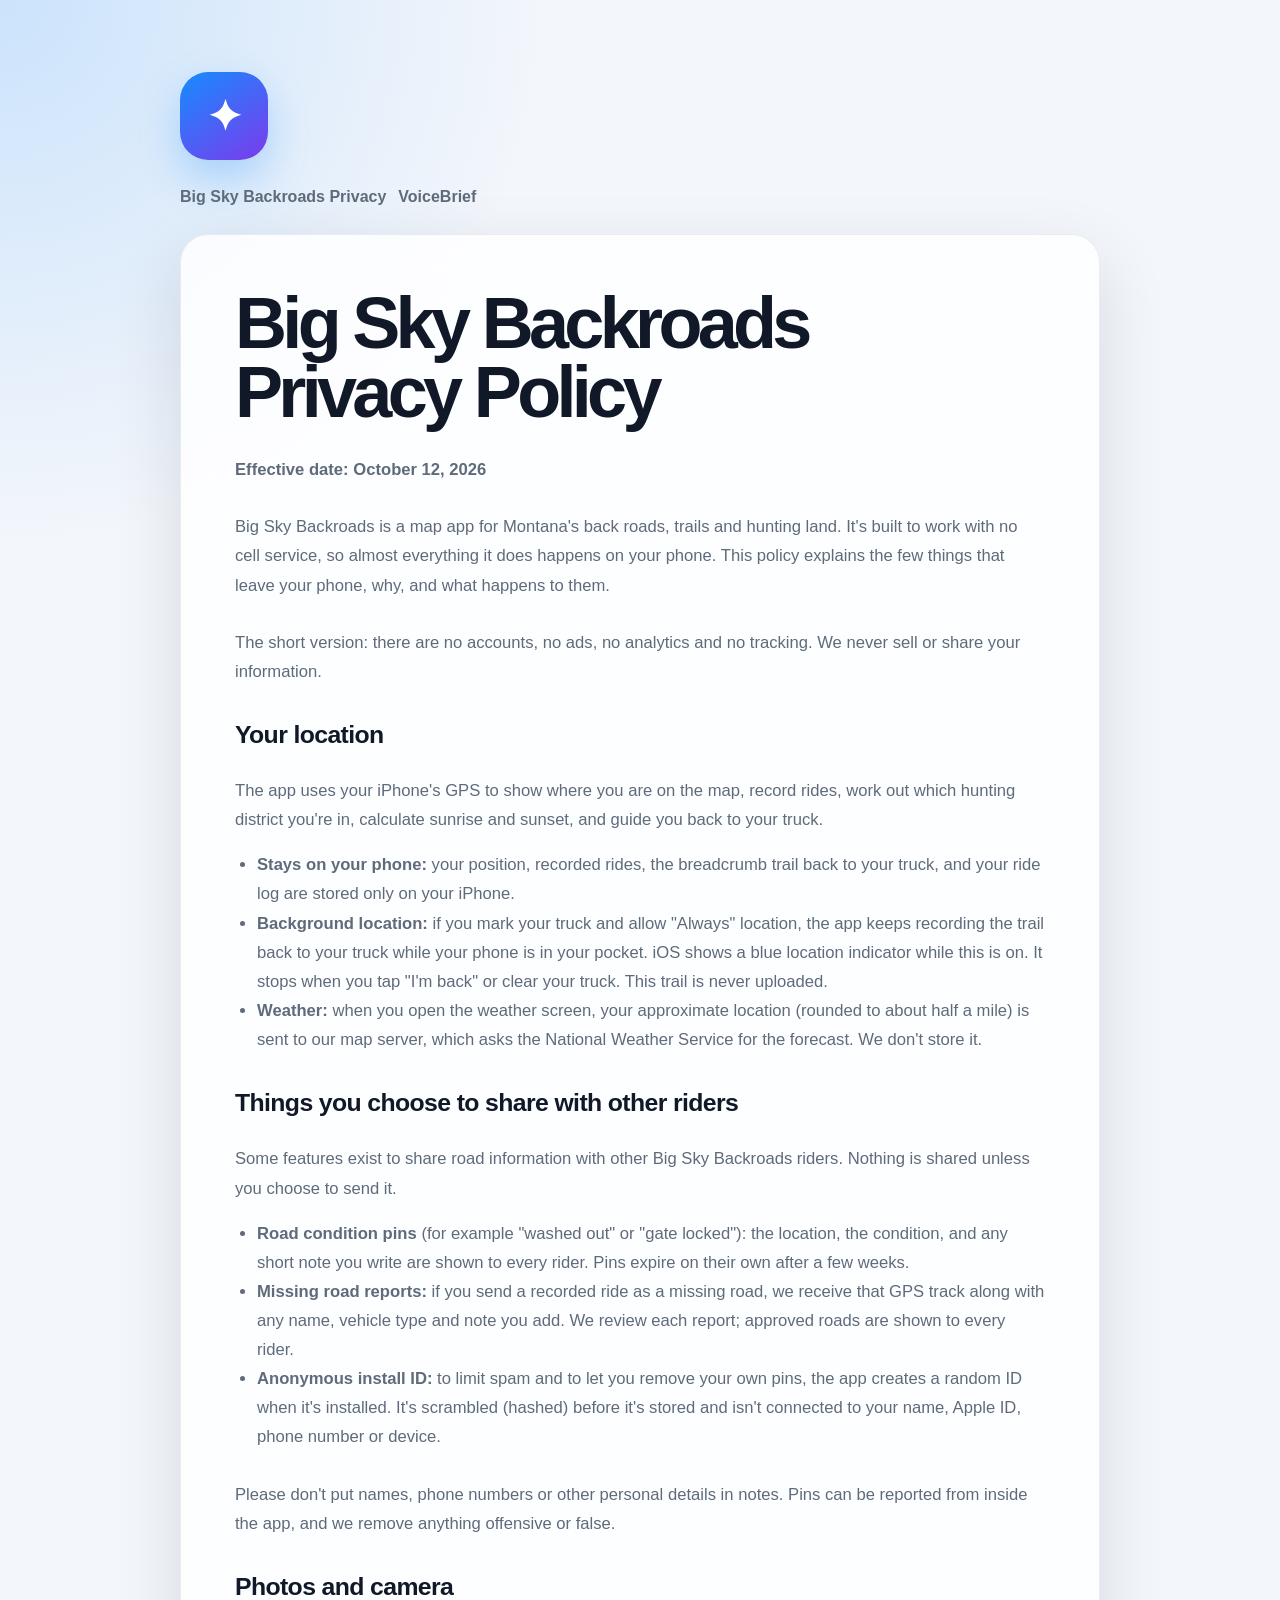
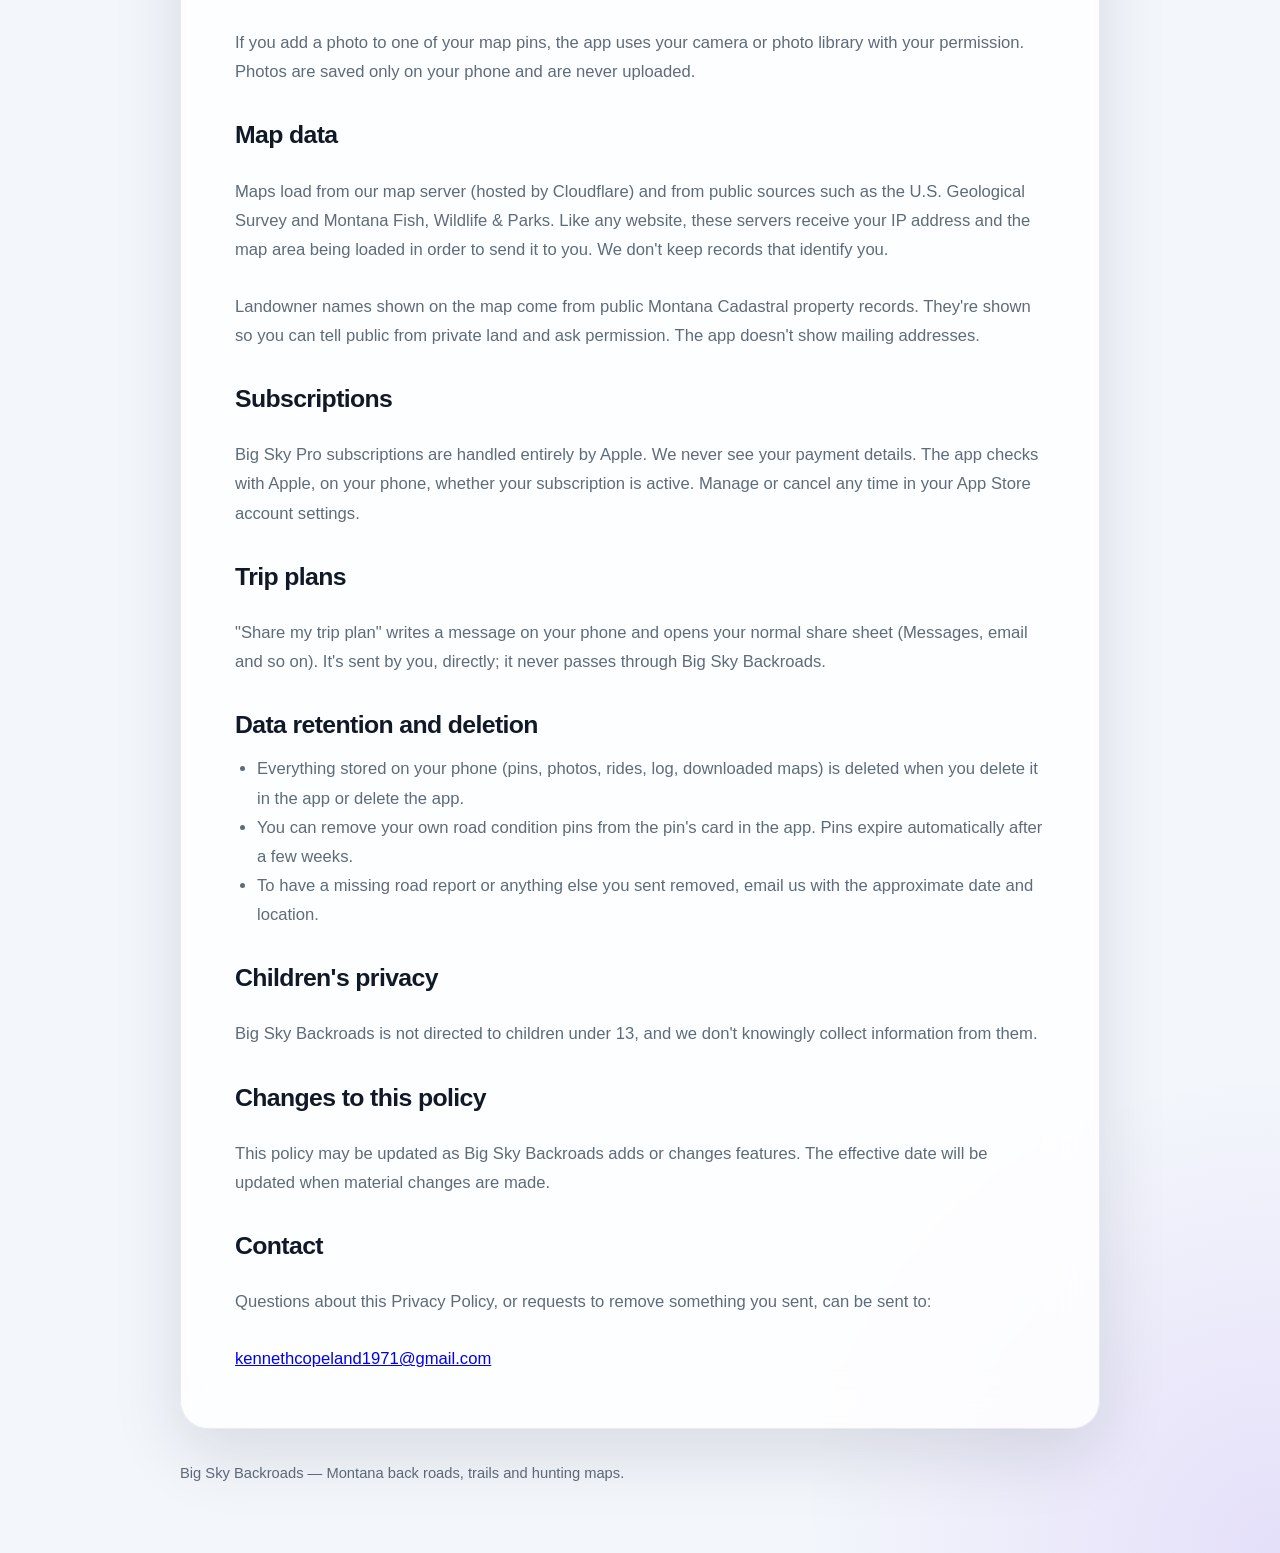
==== bigsky-privacy.html @ f9662249 "Add Big Sky Backroads privacy policy page Co-Authored-By: Claude Opus 5.5 <noreply@anthropic.com> Cl" ====
<!DOCTYPE html>
<html lang="en">
<head>
    <meta charset="UTF-8">
    <meta name="viewport" content="width=device-width, initial-scale=1.0">
    <title>Big Sky Backroads Privacy Policy</title>
    <meta
        name="description"
        content="Privacy Policy for Big Sky Backroads, the Montana off-road, back roads and hunting map app for iPhone."
    >
    <link rel="stylesheet" href="style.css">
</head>

<body>

<main class="container policy-page">
    <nav class="site-nav" aria-label="Primary navigation">
        <a href="bigsky-privacy.html">Big Sky Backroads Privacy</a>
        <a href="index.html">VoiceBrief</a>
    </nav>

    <article class="policy-card">
        <h1>Big Sky Backroads Privacy Policy</h1>

        <p>
            <strong>Effective date: October 12, 2026</strong>
        </p>

        <p>
            Big Sky Backroads is a map app for Montana's back roads, trails and
            hunting land. It's built to work with no cell service, so almost
            everything it does happens on your phone. This policy explains the
            few things that leave your phone, why, and what happens to them.
        </p>

        <p>
            The short version: there are no accounts, no ads, no analytics and
            no tracking. We never sell or share your information.
        </p>

        <h2>Your location</h2>

        <p>
            The app uses your iPhone's GPS to show where you are on the map,
            record rides, work out which hunting district you're in, calculate
            sunrise and sunset, and guide you back to your truck.
        </p>

        <ul>
            <li>
                <strong>Stays on your phone:</strong> your position, recorded
                rides, the breadcrumb trail back to your truck, and your ride
                log are stored only on your iPhone.
            </li>
            <li>
                <strong>Background location:</strong> if you mark your truck
                and allow "Always" location, the app keeps recording the trail
                back to your truck while your phone is in your pocket. iOS
                shows a blue location indicator while this is on. It stops when
                you tap "I'm back" or clear your truck. This trail is never
                uploaded.
            </li>
            <li>
                <strong>Weather:</strong> when you open the weather screen,
                your approximate location (rounded to about half a mile) is
                sent to our map server, which asks the National Weather Service
                for the forecast. We don't store it.
            </li>
        </ul>

        <h2>Things you choose to share with other riders</h2>

        <p>
            Some features exist to share road information with other Big Sky
            Backroads riders. Nothing is shared unless you choose to send it.
        </p>

        <ul>
            <li>
                <strong>Road condition pins</strong> (for example "washed out"
                or "gate locked"): the location, the condition, and any short
                note you write are shown to every rider. Pins expire on their
                own after a few weeks.
            </li>
            <li>
                <strong>Missing road reports:</strong> if you send a recorded
                ride as a missing road, we receive that GPS track along with
                any name, vehicle type and note you add. We review each report;
                approved roads are shown to every rider.
            </li>
            <li>
                <strong>Anonymous install ID:</strong> to limit spam and to let
                you remove your own pins, the app creates a random ID when it's
                installed. It's scrambled (hashed) before it's stored and isn't
                connected to your name, Apple ID, phone number or device.
            </li>
        </ul>

        <p>
            Please don't put names, phone numbers or other personal details in
            notes. Pins can be reported from inside the app, and we remove
            anything offensive or false.
        </p>

        <h2>Photos and camera</h2>

        <p>
            If you add a photo to one of your map pins, the app uses your
            camera or photo library with your permission. Photos are saved only
            on your phone and are never uploaded.
        </p>

        <h2>Map data</h2>

        <p>
            Maps load from our map server (hosted by Cloudflare) and from
            public sources such as the U.S. Geological Survey and Montana Fish,
            Wildlife &amp; Parks. Like any website, these servers receive your
            IP address and the map area being loaded in order to send it to
            you. We don't keep records that identify you.
        </p>

        <p>
            Landowner names shown on the map come from public Montana Cadastral
            property records. They're shown so you can tell public from private
            land and ask permission. The app doesn't show mailing addresses.
        </p>

        <h2>Subscriptions</h2>

        <p>
            Big Sky Pro subscriptions are handled entirely by Apple. We never
            see your payment details. The app checks with Apple, on your phone,
            whether your subscription is active. Manage or cancel any time in
            your App Store account settings.
        </p>

        <h2>Trip plans</h2>

        <p>
            "Share my trip plan" writes a message on your phone and opens your
            normal share sheet (Messages, email and so on). It's sent by you,
            directly; it never passes through Big Sky Backroads.
        </p>

        <h2>Data retention and deletion</h2>

        <ul>
            <li>
                Everything stored on your phone (pins, photos, rides, log,
                downloaded maps) is deleted when you delete it in the app or
                delete the app.
            </li>
            <li>
                You can remove your own road condition pins from the pin's card
                in the app. Pins expire automatically after a few weeks.
            </li>
            <li>
                To have a missing road report or anything else you sent
                removed, email us with the approximate date and location.
            </li>
        </ul>

        <h2>Children's privacy</h2>

        <p>
            Big Sky Backroads is not directed to children under 13, and we
            don't knowingly collect information from them.
        </p>

        <h2>Changes to this policy</h2>

        <p>
            This policy may be updated as Big Sky Backroads adds or changes
            features. The effective date will be updated when material changes
            are made.
        </p>

        <h2>Contact</h2>

        <p>
            Questions about this Privacy Policy, or requests to remove
            something you sent, can be sent to:
        </p>

        <p>
            <a href="mailto:kennethcopeland1971@gmail.com">
                kennethcopeland1971@gmail.com
            </a>
        </p>
    </article>

    <footer class="footer">
        Big Sky Backroads — Montana back roads, trails and hunting maps.
    </footer>
</main>

</body>
</html>
---- style.css ----
:root {
    color-scheme: light dark;

    --background: #f3f6fb;
    --surface: rgba(255, 255, 255, 0.82);
    --surface-strong: #ffffff;
    --text: #111827;
    --muted: #5f6b7a;
    --primary: #168cff;
    --primary-dark: #086fd6;
    --border: rgba(15, 23, 42, 0.08);
    --shadow: 0 24px 70px rgba(15, 23, 42, 0.12);
}

* {
    box-sizing: border-box;
}

html {
    scroll-behavior: smooth;
}

body {
    margin: 0;
    min-height: 100vh;
    font-family: -apple-system, BlinkMacSystemFont, "Segoe UI", sans-serif;
    color: var(--text);
    background:
        radial-gradient(circle at top left, rgba(22, 140, 255, 0.18), transparent 34rem),
        radial-gradient(circle at bottom right, rgba(124, 58, 237, 0.12), transparent 30rem),
        var(--background);
}

.container {
    width: min(920px, calc(100% - 32px));
    min-height: 100vh;
    margin: 0 auto;
    padding: 72px 0;
    display: flex;
    flex-direction: column;
    justify-content: center;
}

.container::before {
    content: "✦";
    display: grid;
    place-items: center;
    width: 88px;
    height: 88px;
    margin-bottom: 28px;
    border-radius: 28px;
    color: white;
    font-size: 42px;
    font-weight: 700;
    background: linear-gradient(145deg, var(--primary), #7c3aed);
    box-shadow: 0 18px 40px rgba(22, 140, 255, 0.28);
}

h1 {
    margin: 0 0 18px;
    font-size: clamp(3rem, 8vw, 6.3rem);
    line-height: 0.96;
    letter-spacing: -0.065em;
}

h2 {
    max-width: 780px;
    margin: 0;
    font-size: clamp(2rem, 5vw, 4.25rem);
    line-height: 1.06;
    letter-spacing: -0.045em;
}

h2 br + * {
    color: var(--primary);
}

p {
    max-width: 680px;
    margin: 28px 0 0;
    font-size: clamp(1.1rem, 2vw, 1.35rem);
    line-height: 1.7;
    color: var(--muted);
}

.buttons {
    display: flex;
    flex-wrap: wrap;
    gap: 14px;
    margin-top: 38px;
}

.buttons a {
    display: inline-flex;
    align-items: center;
    justify-content: center;
    min-height: 54px;
    padding: 0 22px;
    border: 1px solid var(--border);
    border-radius: 16px;
    color: var(--text);
    background: var(--surface);
    box-shadow: 0 10px 30px rgba(15, 23, 42, 0.06);
    text-decoration: none;
    font-size: 1rem;
    font-weight: 700;
    backdrop-filter: blur(20px);
    -webkit-backdrop-filter: blur(20px);
    transition:
        transform 160ms ease,
        box-shadow 160ms ease,
        background 160ms ease;
}

.buttons a:first-child {
    color: white;
    border-color: transparent;
    background: linear-gradient(145deg, var(--primary), var(--primary-dark));
}

.buttons a:hover {
    transform: translateY(-2px);
    box-shadow: 0 16px 34px rgba(15, 23, 42, 0.12);
}

.buttons a:active {
    transform: translateY(0);
}

.policy-page {
    justify-content: flex-start;
}

.policy-card {
    padding: clamp(24px, 5vw, 54px);
    border: 1px solid var(--border);
    border-radius: 28px;
    background: var(--surface);
    box-shadow: var(--shadow);
    backdrop-filter: blur(24px);
    -webkit-backdrop-filter: blur(24px);
}

.policy-card h1 {
    font-size: clamp(2.4rem, 6vw, 4.5rem);
}

.policy-card h2 {
    margin-top: 36px;
    font-size: 1.55rem;
    letter-spacing: -0.025em;
}

.policy-card p,
.policy-card li {
    max-width: none;
    font-size: 1.04rem;
    line-height: 1.75;
    color: var(--muted);
}

.policy-card ul {
    padding-left: 22px;
}

.site-nav {
    display: flex;
    flex-wrap: wrap;
    gap: 12px;
    margin-bottom: 28px;
}

.site-nav a {
    color: var(--muted);
    text-decoration: none;
    font-weight: 700;
}

.site-nav a:hover {
    color: var(--primary);
}

.footer {
    margin-top: 36px;
    color: var(--muted);
    font-size: 0.92rem;
}

@media (max-width: 640px) {
    .container {
        padding: 42px 0;
    }

    .container::before {
        width: 72px;
        height: 72px;
        border-radius: 22px;
        font-size: 34px;
    }

    .buttons {
        flex-direction: column;
    }

    .buttons a {
        width: 100%;
    }
}

@media (prefers-color-scheme: dark) {
    :root {
        --background: #090b10;
        --surface: rgba(29, 32, 40, 0.78);
        --surface-strong: #1d2028;
        --text: #f7f8fa;
        --muted: #a7afbd;
        --border: rgba(255, 255, 255, 0.08);
        --shadow: 0 24px 70px rgba(0, 0, 0, 0.4);
    }

    body {
        background:
            radial-gradient(circle at top left, rgba(22, 140, 255, 0.18), transparent 34rem),
            radial-gradient(circle at bottom right, rgba(124, 58, 237, 0.14), transparent 30rem),
            var(--background);
    }
}
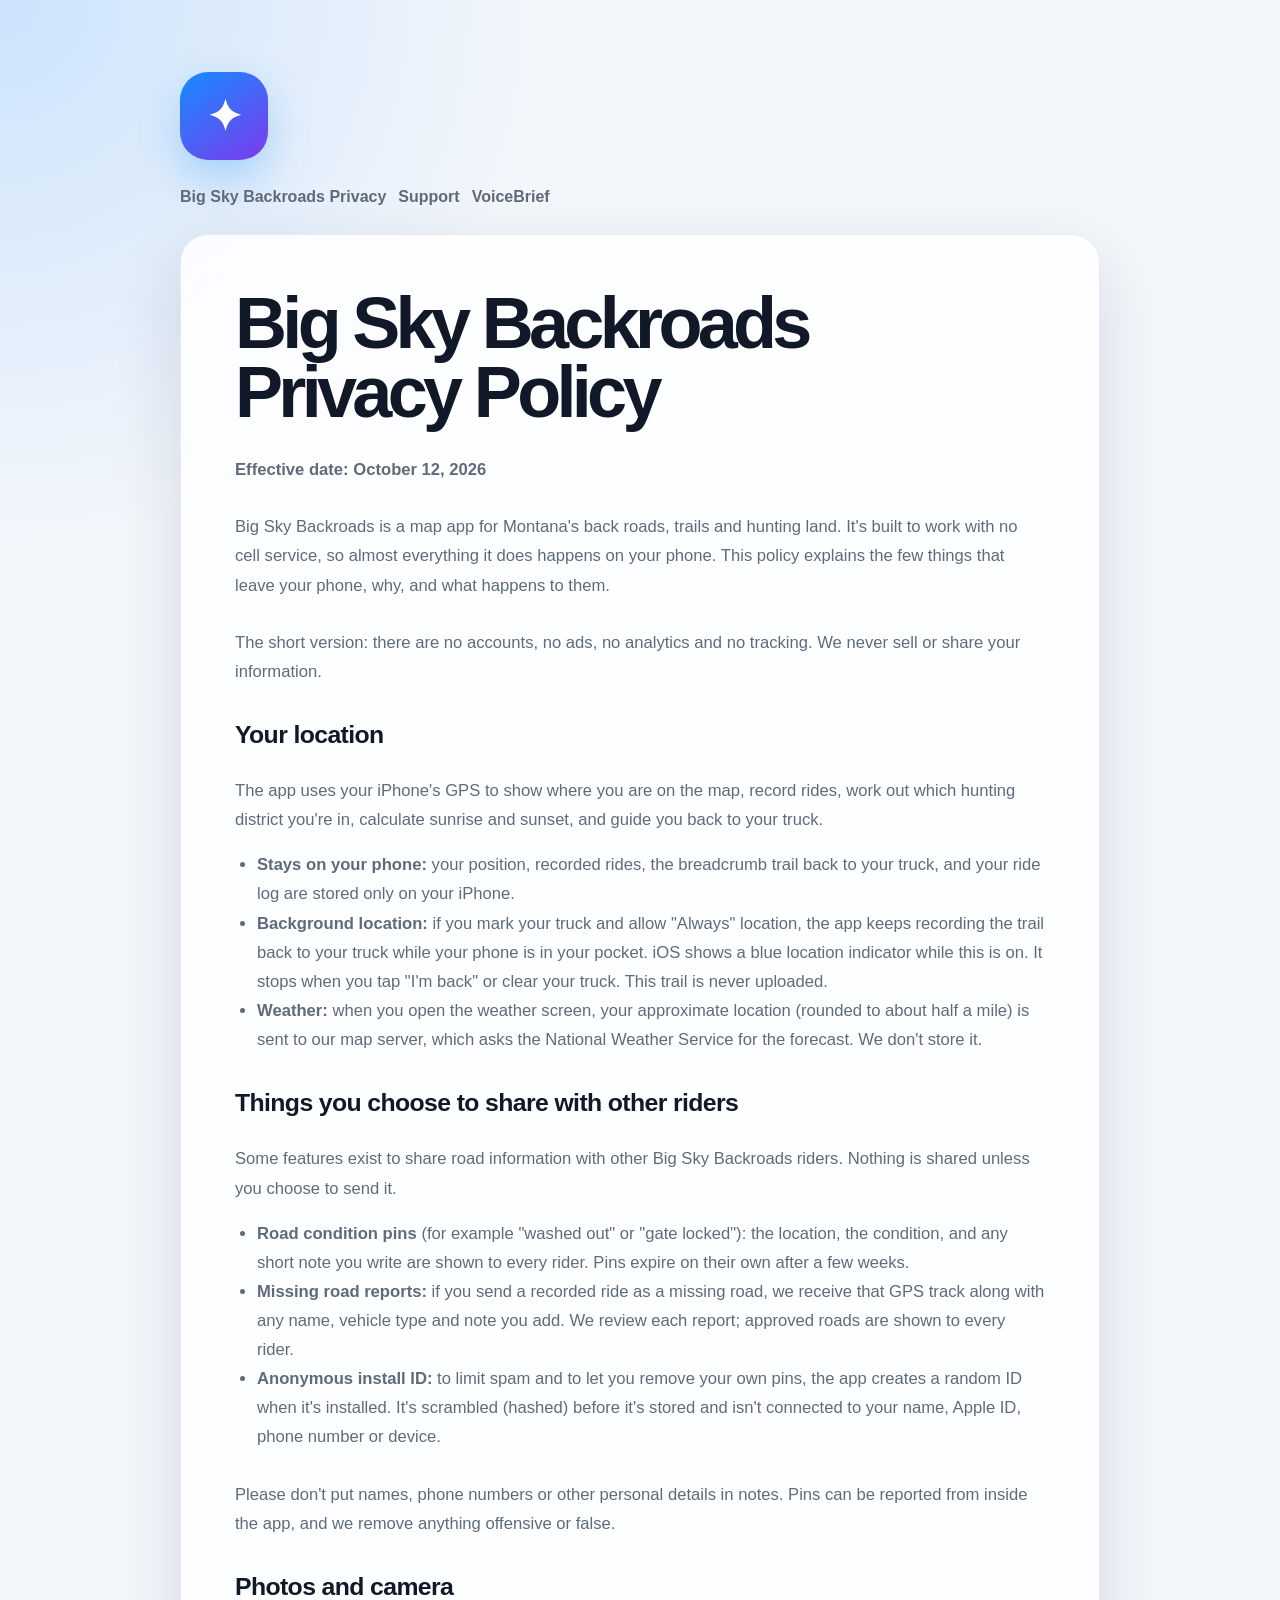
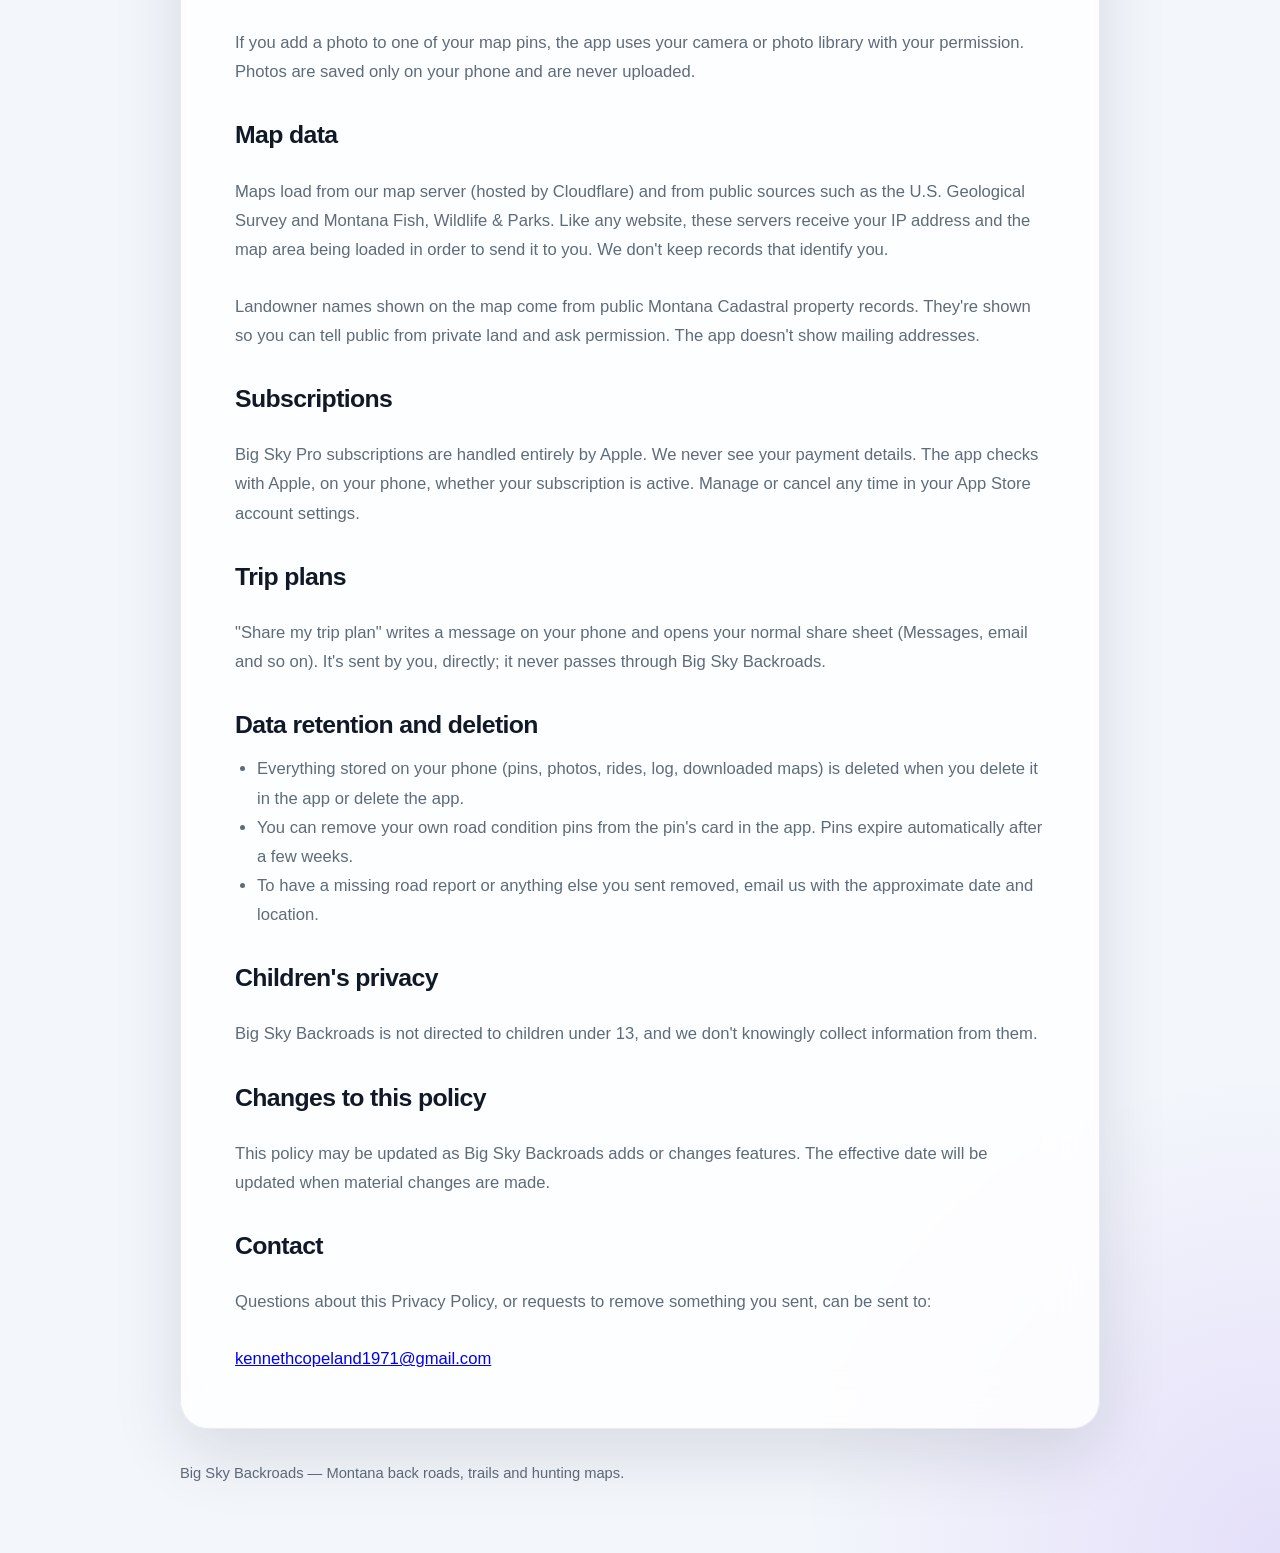
==== commit e106ede2: "Add Big Sky Backroads support page Co-Authored-By: Claude Opus 5.5 <noreply@anthropic.com> Claude-Se" ====
--- a/bigsky-privacy.html
+++ b/bigsky-privacy.html
@@ -16,6 +16,7 @@
 <main class="container policy-page">
     <nav class="site-nav" aria-label="Primary navigation">
         <a href="bigsky-privacy.html">Big Sky Backroads Privacy</a>
+        <a href="bigsky-support.html">Support</a>
         <a href="index.html">VoiceBrief</a>
     </nav>
 
